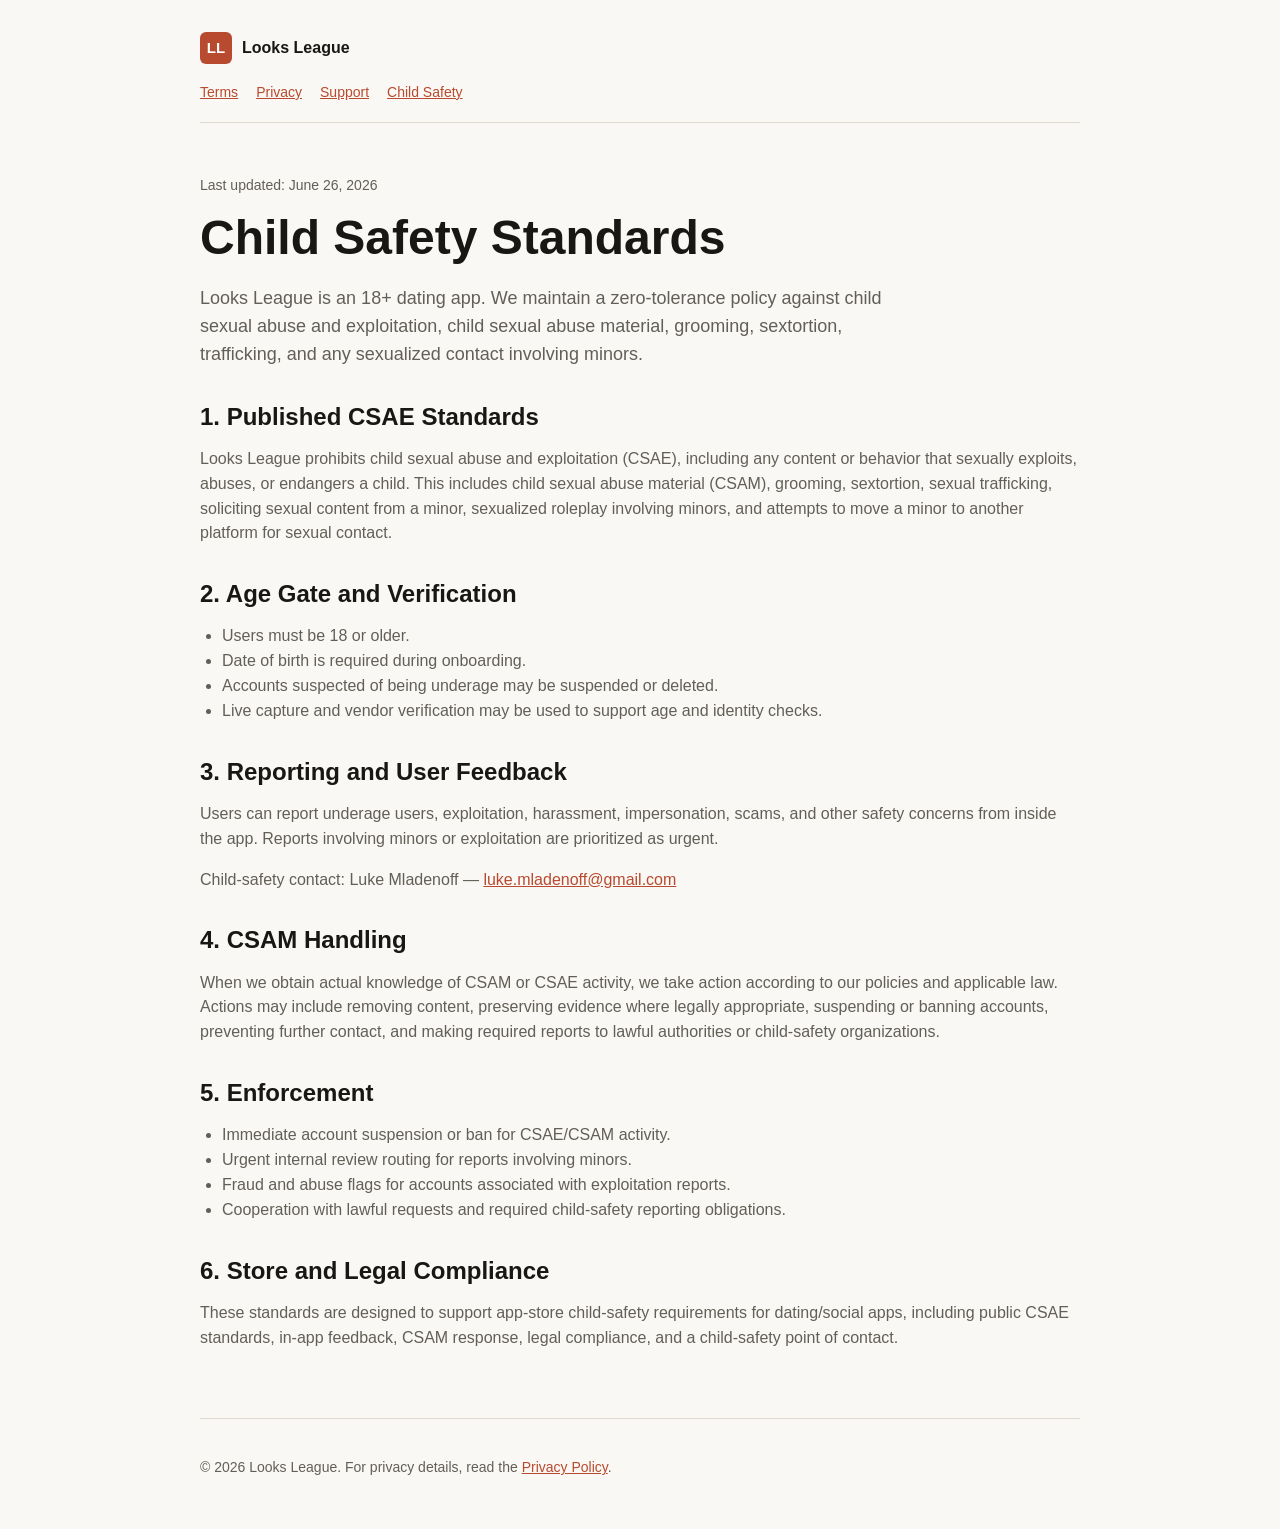
==== child-safety/index.html @ 1ca0781a "Publish Looks League legal site" ====
<!doctype html>
<html lang="en">
  <head>
    <meta charset="utf-8" />
    <meta name="viewport" content="width=device-width, initial-scale=1" />
    <title>Child Safety Standards | Looks League</title>
    <link rel="stylesheet" href="/styles.css" />
  </head>
  <body>
    <header>
      <a class="brand" href="/"><span class="mark">LL</span><span>Looks League</span></a>
      <nav>
        <a href="/terms/">Terms</a>
        <a href="/privacy/">Privacy</a>
        <a href="/support/">Support</a>
        <a href="/child-safety/">Child Safety</a>
      </nav>
    </header>
    <main>
      <p class="meta">Last updated: June 26, 2026</p>
      <h1>Child Safety Standards</h1>
      <p class="lede">
        Looks League is an 18+ dating app. We maintain a zero-tolerance policy
        against child sexual abuse and exploitation, child sexual abuse
        material, grooming, sextortion, trafficking, and any sexualized contact
        involving minors.
      </p>

      <h2>1. Published CSAE Standards</h2>
      <p>
        Looks League prohibits child sexual abuse and exploitation (CSAE),
        including any content or behavior that sexually exploits, abuses, or
        endangers a child. This includes child sexual abuse material (CSAM),
        grooming, sextortion, sexual trafficking, soliciting sexual content from
        a minor, sexualized roleplay involving minors, and attempts to move a
        minor to another platform for sexual contact.
      </p>

      <h2>2. Age Gate and Verification</h2>
      <ul>
        <li>Users must be 18 or older.</li>
        <li>Date of birth is required during onboarding.</li>
        <li>Accounts suspected of being underage may be suspended or deleted.</li>
        <li>Live capture and vendor verification may be used to support age and identity checks.</li>
      </ul>

      <h2>3. Reporting and User Feedback</h2>
      <p>
        Users can report underage users, exploitation, harassment, impersonation,
        scams, and other safety concerns from inside the app. Reports involving
        minors or exploitation are prioritized as urgent.
      </p>
      <p>
        Child-safety contact: Luke Mladenoff —
        <a href="mailto:luke.mladenoff@gmail.com">luke.mladenoff@gmail.com</a>
      </p>

      <h2>4. CSAM Handling</h2>
      <p>
        When we obtain actual knowledge of CSAM or CSAE activity, we take action
        according to our policies and applicable law. Actions may include
        removing content, preserving evidence where legally appropriate,
        suspending or banning accounts, preventing further contact, and making
        required reports to lawful authorities or child-safety organizations.
      </p>

      <h2>5. Enforcement</h2>
      <ul>
        <li>Immediate account suspension or ban for CSAE/CSAM activity.</li>
        <li>Urgent internal review routing for reports involving minors.</li>
        <li>Fraud and abuse flags for accounts associated with exploitation reports.</li>
        <li>Cooperation with lawful requests and required child-safety reporting obligations.</li>
      </ul>

      <h2>6. Store and Legal Compliance</h2>
      <p>
        These standards are designed to support app-store child-safety
        requirements for dating/social apps, including public CSAE standards,
        in-app feedback, CSAM response, legal compliance, and a child-safety
        point of contact.
      </p>
    </main>
    <footer>
      <p>&copy; 2026 Looks League. For privacy details, read the <a href="/privacy/">Privacy Policy</a>.</p>
    </footer>
  </body>
</html>
---- styles.css ----
:root {
  color-scheme: light dark;
  --bg: #faf8f4;
  --ink: #181715;
  --muted: #625f58;
  --line: #ded8cd;
  --panel: #ffffff;
  --accent: #b84a2f;
  --accent-ink: #ffffff;
  --max: 880px;
}

@media (prefers-color-scheme: dark) {
  :root {
    --bg: #121212;
    --ink: #f2eee7;
    --muted: #beb7aa;
    --line: #3a352f;
    --panel: #1b1a18;
    --accent: #e46f4d;
    --accent-ink: #160b07;
  }
}

* {
  box-sizing: border-box;
}

html {
  font-family: -apple-system, BlinkMacSystemFont, "Segoe UI", sans-serif;
  line-height: 1.55;
  background: var(--bg);
  color: var(--ink);
}

body {
  margin: 0;
}

a {
  color: var(--accent);
}

header,
main,
footer {
  width: min(var(--max), calc(100% - 32px));
  margin: 0 auto;
}

header {
  padding: 32px 0 18px;
  border-bottom: 1px solid var(--line);
}

.brand {
  display: inline-flex;
  align-items: center;
  gap: 10px;
  color: var(--ink);
  text-decoration: none;
  font-weight: 800;
  letter-spacing: 0;
}

.mark {
  display: inline-grid;
  width: 32px;
  height: 32px;
  place-items: center;
  border-radius: 6px;
  background: var(--accent);
  color: var(--accent-ink);
  font-size: 15px;
}

nav {
  display: flex;
  flex-wrap: wrap;
  gap: 12px 18px;
  margin-top: 18px;
  font-size: 14px;
}

main {
  padding: 38px 0 52px;
}

footer {
  padding: 24px 0 36px;
  border-top: 1px solid var(--line);
  color: var(--muted);
  font-size: 14px;
}

h1,
h2,
h3 {
  line-height: 1.18;
  letter-spacing: 0;
}

h1 {
  margin: 0 0 12px;
  font-size: clamp(32px, 5vw, 48px);
}

h2 {
  margin: 34px 0 12px;
  font-size: 24px;
}

h3 {
  margin: 24px 0 8px;
  font-size: 18px;
}

p,
li {
  color: var(--muted);
}

ul,
ol {
  padding-left: 22px;
}

.lede {
  max-width: 720px;
  font-size: 18px;
}

.meta {
  color: var(--muted);
  font-size: 14px;
}

.panel {
  margin: 24px 0;
  padding: 20px;
  border: 1px solid var(--line);
  border-radius: 8px;
  background: var(--panel);
}

.grid {
  display: grid;
  grid-template-columns: repeat(auto-fit, minmax(220px, 1fr));
  gap: 16px;
}

table {
  width: 100%;
  border-collapse: collapse;
  margin: 18px 0;
  overflow-wrap: anywhere;
}

th,
td {
  padding: 12px;
  border: 1px solid var(--line);
  text-align: left;
  vertical-align: top;
}

th {
  color: var(--ink);
  background: color-mix(in srgb, var(--panel) 86%, var(--accent) 14%);
}

.button {
  display: inline-flex;
  align-items: center;
  justify-content: center;
  min-height: 44px;
  padding: 0 16px;
  border-radius: 6px;
  background: var(--accent);
  color: var(--accent-ink);
  text-decoration: none;
  font-weight: 700;
}
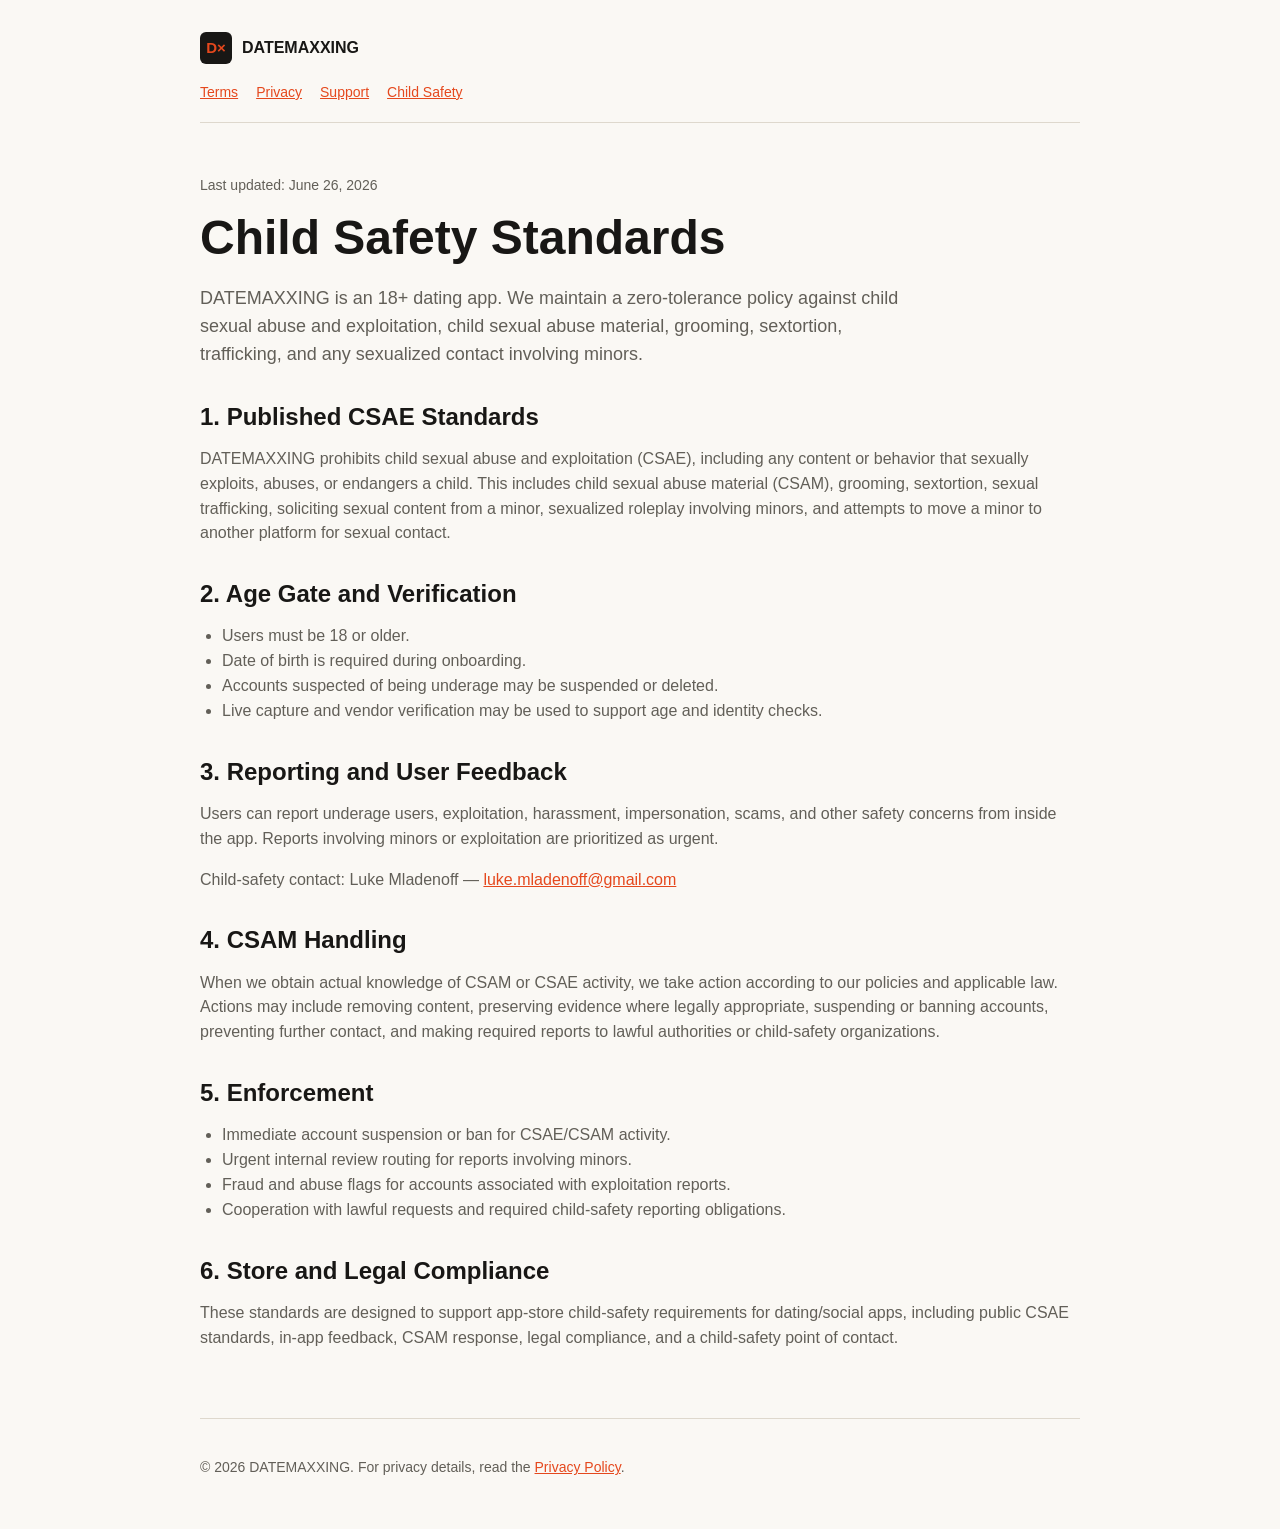
==== commit b25ab779: "Rebrand legal site as DATEMAXXING" ====
--- a/child-safety/index.html
+++ b/child-safety/index.html
@@ -3,12 +3,12 @@
   <head>
     <meta charset="utf-8" />
     <meta name="viewport" content="width=device-width, initial-scale=1" />
-    <title>Child Safety Standards | Looks League</title>
+    <title>Child Safety Standards | DATEMAXXING</title>
     <link rel="stylesheet" href="/styles.css" />
   </head>
   <body>
     <header>
-      <a class="brand" href="/"><span class="mark">LL</span><span>Looks League</span></a>
+      <a class="brand" href="/"><span class="mark">D×</span><span>DATEMAXXING</span></a>
       <nav>
         <a href="/terms/">Terms</a>
         <a href="/privacy/">Privacy</a>
@@ -20,7 +20,7 @@
       <p class="meta">Last updated: June 26, 2026</p>
       <h1>Child Safety Standards</h1>
       <p class="lede">
-        Looks League is an 18+ dating app. We maintain a zero-tolerance policy
+        DATEMAXXING is an 18+ dating app. We maintain a zero-tolerance policy
         against child sexual abuse and exploitation, child sexual abuse
         material, grooming, sextortion, trafficking, and any sexualized contact
         involving minors.
@@ -28,7 +28,7 @@
 
       <h2>1. Published CSAE Standards</h2>
       <p>
-        Looks League prohibits child sexual abuse and exploitation (CSAE),
+        DATEMAXXING prohibits child sexual abuse and exploitation (CSAE),
         including any content or behavior that sexually exploits, abuses, or
         endangers a child. This includes child sexual abuse material (CSAM),
         grooming, sextortion, sexual trafficking, soliciting sexual content from
@@ -81,7 +81,7 @@
       </p>
     </main>
     <footer>
-      <p>&copy; 2026 Looks League. For privacy details, read the <a href="/privacy/">Privacy Policy</a>.</p>
+      <p>&copy; 2026 DATEMAXXING. For privacy details, read the <a href="/privacy/">Privacy Policy</a>.</p>
     </footer>
   </body>
 </html>
--- a/styles.css
+++ b/styles.css
@@ -5,7 +5,7 @@
   --muted: #625f58;
   --line: #ded8cd;
   --panel: #ffffff;
-  --accent: #b84a2f;
+  --accent: #e5481d;
   --accent-ink: #ffffff;
   --max: 880px;
 }
@@ -17,7 +17,7 @@
     --muted: #beb7aa;
     --line: #3a352f;
     --panel: #1b1a18;
-    --accent: #e46f4d;
+    --accent: #ff6a3d;
     --accent-ink: #160b07;
   }
 }
@@ -69,8 +69,8 @@
   height: 32px;
   place-items: center;
   border-radius: 6px;
-  background: var(--accent);
-  color: var(--accent-ink);
+  background: var(--ink);
+  color: var(--accent);
   font-size: 15px;
 }
 
